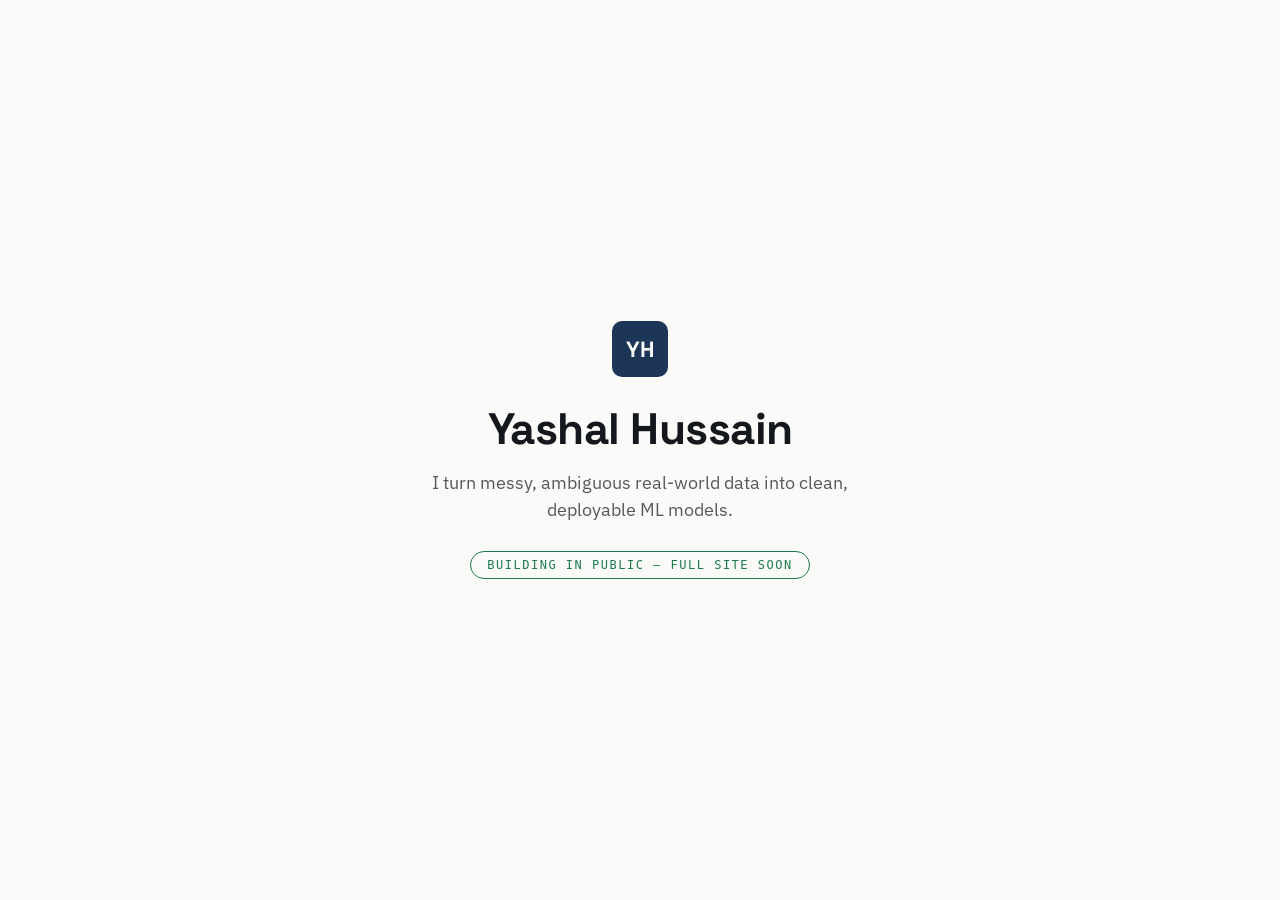
==== index.html @ 27c65abd "Add files via upload" ====
<!DOCTYPE html>
<html lang="en">
<head>
<meta charset="UTF-8">
<meta name="viewport" content="width=device-width, initial-scale=1.0">
<title>Yashal Hussain</title>
<link rel="icon" href="data:image/svg+xml,%3Csvg xmlns='http://www.w3.org/2000/svg' viewBox='0 0 64 64'%3E%3Crect width='64' height='64' rx='14' fill='%231D3557'/%3E%3Ctext x='32' y='42' font-family='sans-serif' font-weight='700' font-size='30' fill='%23FAFAF8' text-anchor='middle'%3EY%3C/text%3E%3C/svg%3E">
<link rel="preconnect" href="https://fonts.googleapis.com">
<link rel="preconnect" href="https://fonts.gstatic.com" crossorigin>
<link href="https://fonts.googleapis.com/css2?family=IBM+Plex+Sans:wght@400;500&family=Space+Grotesk:wght@500;700&display=swap" rel="stylesheet">
<style>
  * { box-sizing: border-box; margin: 0; padding: 0; }
  body {
    min-height: 100vh;
    background: #FAFAF8;
    color: #14171C;
    font-family: 'IBM Plex Sans', sans-serif;
    display: flex;
    flex-direction: column;
    align-items: center;
    justify-content: center;
    padding: 24px;
    text-align: center;
  }
  .logo {
    width: 56px;
    height: 56px;
    border-radius: 10px;
    background: #1D3557;
    color: #FAFAF8;
    font-family: 'Space Grotesk', sans-serif;
    font-weight: 700;
    font-size: 22px;
    display: flex;
    align-items: center;
    justify-content: center;
    margin-bottom: 24px;
  }
  h1 {
    font-family: 'Space Grotesk', sans-serif;
    font-weight: 700;
    font-size: clamp(28px, 5vw, 44px);
    letter-spacing: -0.5px;
    margin-bottom: 12px;
  }
  p.tagline {
    font-size: clamp(15px, 2.5vw, 18px);
    color: #55595F;
    max-width: 480px;
    line-height: 1.5;
    margin-bottom: 28px;
  }
  .status {
    font-family: 'IBM Plex Mono', monospace;
    font-size: 12px;
    letter-spacing: 1.5px;
    text-transform: uppercase;
    color: #1F7A4D;
    border: 1px solid #1F7A4D;
    border-radius: 100px;
    padding: 6px 16px;
  }
</style>
</head>
<body>
  <div class="logo">YH</div>
  <h1>Yashal Hussain</h1>
  <p class="tagline">I turn messy, ambiguous real-world data into clean, deployable ML models.</p>
  <div class="status">Building in public — full site soon</div>
</body>
</html>
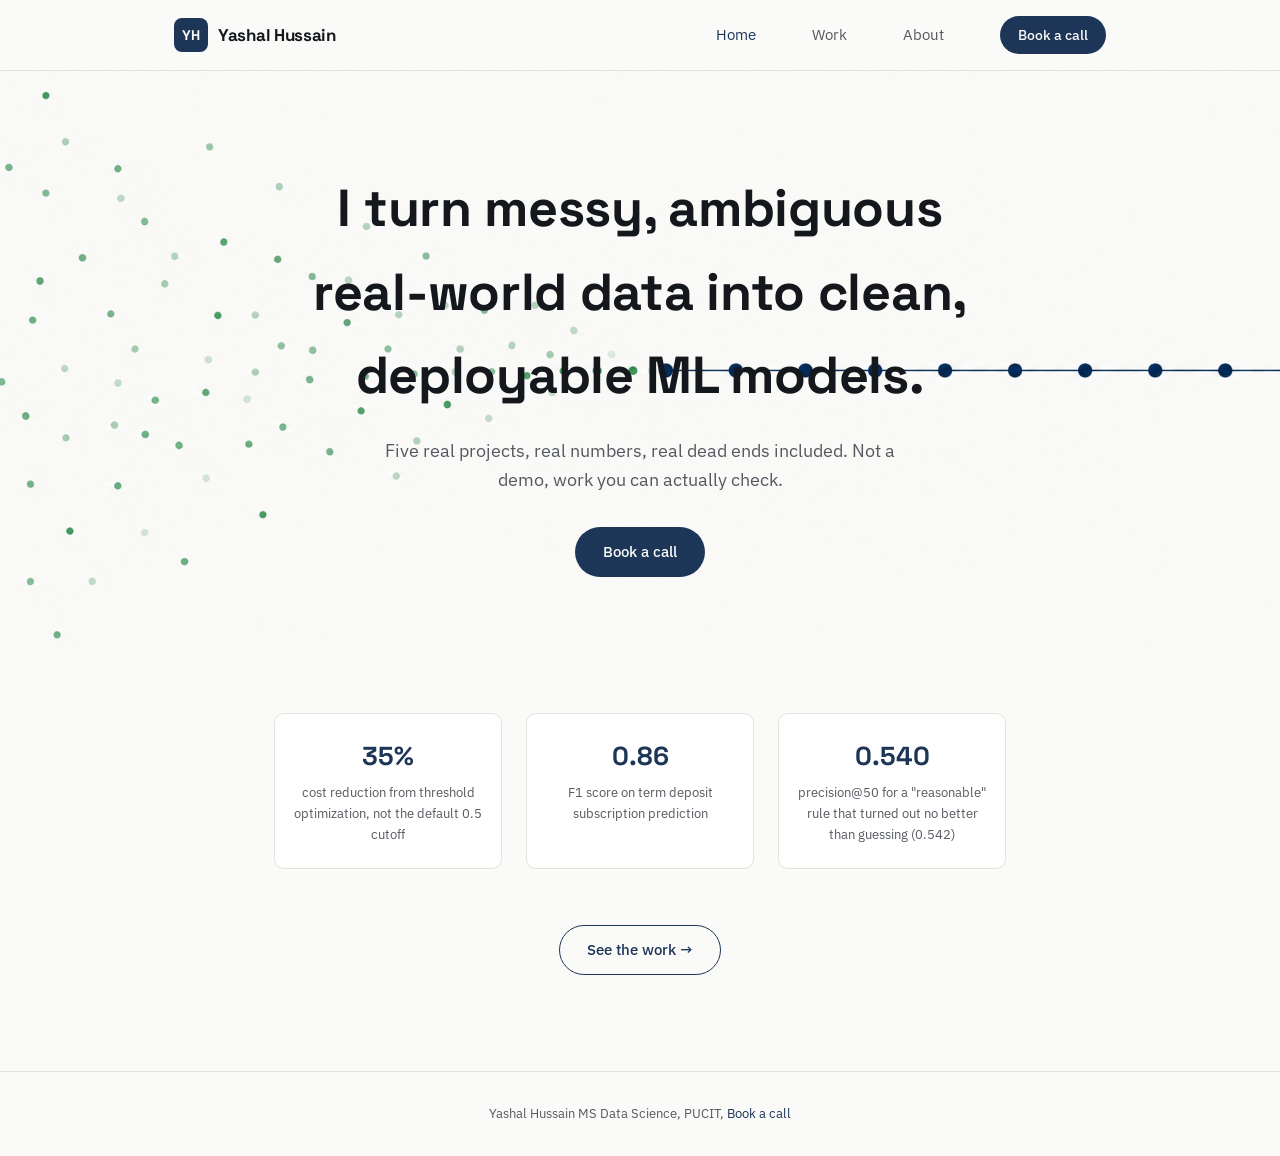
==== commit 0c76446f: "Update index.html" ====
--- a/index.html
+++ b/index.html
@@ -3,69 +3,67 @@
 <head>
 <meta charset="UTF-8">
 <meta name="viewport" content="width=device-width, initial-scale=1.0">
-<title>Yashal Hussain</title>
+<title>Yashal Hussain ML that ships</title>
+<meta name="description" content="I turn messy, ambiguous real-world data into clean, deployable ML models.">
 <link rel="icon" href="data:image/svg+xml,%3Csvg xmlns='http://www.w3.org/2000/svg' viewBox='0 0 64 64'%3E%3Crect width='64' height='64' rx='14' fill='%231D3557'/%3E%3Ctext x='32' y='42' font-family='sans-serif' font-weight='700' font-size='30' fill='%23FAFAF8' text-anchor='middle'%3EY%3C/text%3E%3C/svg%3E">
 <link rel="preconnect" href="https://fonts.googleapis.com">
 <link rel="preconnect" href="https://fonts.gstatic.com" crossorigin>
-<link href="https://fonts.googleapis.com/css2?family=IBM+Plex+Sans:wght@400;500&family=Space+Grotesk:wght@500;700&display=swap" rel="stylesheet">
-<style>
-  * { box-sizing: border-box; margin: 0; padding: 0; }
-  body {
-    min-height: 100vh;
-    background: #FAFAF8;
-    color: #14171C;
-    font-family: 'IBM Plex Sans', sans-serif;
-    display: flex;
-    flex-direction: column;
-    align-items: center;
-    justify-content: center;
-    padding: 24px;
-    text-align: center;
-  }
-  .logo {
-    width: 56px;
-    height: 56px;
-    border-radius: 10px;
-    background: #1D3557;
-    color: #FAFAF8;
-    font-family: 'Space Grotesk', sans-serif;
-    font-weight: 700;
-    font-size: 22px;
-    display: flex;
-    align-items: center;
-    justify-content: center;
-    margin-bottom: 24px;
-  }
-  h1 {
-    font-family: 'Space Grotesk', sans-serif;
-    font-weight: 700;
-    font-size: clamp(28px, 5vw, 44px);
-    letter-spacing: -0.5px;
-    margin-bottom: 12px;
-  }
-  p.tagline {
-    font-size: clamp(15px, 2.5vw, 18px);
-    color: #55595F;
-    max-width: 480px;
-    line-height: 1.5;
-    margin-bottom: 28px;
-  }
-  .status {
-    font-family: 'IBM Plex Mono', monospace;
-    font-size: 12px;
-    letter-spacing: 1.5px;
-    text-transform: uppercase;
-    color: #1F7A4D;
-    border: 1px solid #1F7A4D;
-    border-radius: 100px;
-    padding: 6px 16px;
-  }
-</style>
+<link href="https://fonts.googleapis.com/css2?family=IBM+Plex+Mono&family=IBM+Plex+Sans:wght@400;500&family=Space+Grotesk:wght@500;700&display=swap" rel="stylesheet">
+<link rel="stylesheet" href="style.css">
 </head>
 <body>
-  <div class="logo">YH</div>
-  <h1>Yashal Hussain</h1>
-  <p class="tagline">I turn messy, ambiguous real-world data into clean, deployable ML models.</p>
-  <div class="status">Building in public — full site soon</div>
+
+<header class="site-nav">
+  <div class="wrap">
+    <a class="brand" href="index.html">
+      <span class="logo-mark">YH</span>
+      <span class="logo-word">Yashal Hussain</span>
+    </a>
+    <nav class="links">
+      <a href="index.html" class="active">Home</a>
+      <a href="work.html">Work</a>
+      <a href="about.html">About</a>
+      <a href="contact.html" class="nav-cta">Book a call</a>
+    </nav>
+  </div>
+</header>
+
+<section class="hero">
+  <div class="wrap">
+    <h1>I turn messy, ambiguous real-world data into clean, deployable ML models.</h1>
+    <p>Five real projects, real numbers, real dead ends included. Not a demo, work you can actually check.</p>
+    <a class="btn" href="contact.html">Book a call</a>
+  </div>
+</section>
+
+<main>
+  <div class="wrap">
+    <div class="proof-strip">
+      <div class="proof-item">
+        <div class="proof-num">35%</div>
+        <div class="proof-label">cost reduction from threshold optimization, not the default 0.5 cutoff</div>
+      </div>
+      <div class="proof-item">
+        <div class="proof-num">0.86</div>
+        <div class="proof-label">F1 score on term deposit subscription prediction</div>
+      </div>
+      <div class="proof-item">
+        <div class="proof-num">0.540</div>
+        <div class="proof-label">precision@50 for a "reasonable" rule that turned out no better than guessing (0.542)</div>
+      </div>
+    </div>
+
+    <div style="text-align:center; margin-top:56px;">
+      <a class="btn-outline" href="work.html">See the work &rarr;</a>
+    </div>
+  </div>
+</main>
+
+<footer>
+  <div class="wrap">
+    Yashal Hussain MS Data Science, PUCIT, <a href="contact.html">Book a call</a>
+  </div>
+</footer>
+
 </body>
 </html>
--- a/style.css
+++ b/style.css
@@ -0,0 +1,155 @@
+:root {
+  --main: #1D3557;
+  --text: #14171C;
+  --bg: #FAFAF8;
+  --accent: #1F7A4D;
+  --muted: #55595F;
+  --border: #E5E4DC;
+}
+
+* { box-sizing: border-box; margin: 0; padding: 0; }
+
+body {
+  background: var(--bg);
+  color: var(--text);
+  font-family: 'IBM Plex Sans', sans-serif;
+  line-height: 1.6;
+}
+
+h1, h2, h3, .logo-word {
+  font-family: 'Space Grotesk', sans-serif;
+  font-weight: 700;
+  letter-spacing: -0.3px;
+}
+
+a { color: inherit; text-decoration: none; }
+
+.wrap { max-width: 980px; margin: 0 auto; padding: 0 24px; }
+
+/* Nav */
+header.site-nav {
+  position: sticky;
+  top: 0;
+  background: rgba(250,250,248,0.92);
+  backdrop-filter: blur(6px);
+  border-bottom: 1px solid var(--border);
+  z-index: 50;
+}
+.site-nav .wrap {
+  display: flex;
+  align-items: center;
+  justify-content: space-between;
+  padding-top: 16px;
+  padding-bottom: 16px;
+}
+.brand { display: flex; align-items: center; gap: 10px; }
+.logo-mark {
+  width: 34px; height: 34px; border-radius: 8px;
+  background: var(--main); color: var(--bg);
+  font-family: 'Space Grotesk', sans-serif; font-weight: 700; font-size: 14px;
+  display: flex; align-items: center; justify-content: center;
+}
+.logo-word { font-size: 17px; }
+nav.links { display: flex; align-items: center; gap: 28px; font-size: 15px; }
+nav.links a { color: var(--muted); margin-left: 28px; }
+nav.links a:first-child { margin-left: 0; }
+nav.links a:hover, nav.links a.active { color: var(--main); }
+.nav-cta {
+  background: var(--main); color: var(--bg) !important;
+  padding: 8px 18px; border-radius: 100px; font-size: 14px; font-weight: 500;
+  white-space: nowrap;
+}
+
+/* Sections */
+main { padding: 64px 0 96px; }
+.eyebrow {
+  font-family: 'IBM Plex Mono', monospace;
+  font-size: 12px; letter-spacing: 1.5px; text-transform: uppercase;
+  color: var(--accent); margin-bottom: 16px;
+}
+.page-title { font-size: clamp(30px, 5vw, 42px); margin-bottom: 16px; }
+.lede { color: var(--muted); font-size: 18px; max-width: 620px; margin-bottom: 8px; }
+
+/* Hero */
+.hero {
+  background-image: url('images/hero_texture.png');
+  background-size: cover;
+  background-position: center;
+  padding: 96px 0 72px;
+  text-align: center;
+}
+.hero h1 { font-size: clamp(32px, 6vw, 52px); max-width: 720px; margin: 0 auto 20px; }
+.hero p { color: var(--muted); font-size: 18px; max-width: 560px; margin: 0 auto 32px; }
+
+/* CTA button */
+.btn {
+  display: inline-block;
+  background: var(--main); color: var(--bg);
+  padding: 13px 28px; border-radius: 100px;
+  font-weight: 500; font-size: 15px;
+}
+.btn:hover { background: #16283F; }
+.btn-outline {
+  display: inline-block;
+  border: 1px solid var(--main); color: var(--main);
+  padding: 12px 27px; border-radius: 100px;
+  font-weight: 500; font-size: 15px;
+}
+
+/* Proof strip */
+.proof-strip {
+  display: flex; flex-wrap: wrap; justify-content: center; gap: 24px;
+  max-width: 780px; margin: 0 auto; padding: 0 24px;
+}
+.proof-item {
+  background: #fff; border: 1px solid var(--border); border-radius: 10px;
+  padding: 22px 18px; text-align: center;
+  flex: 1 1 200px; min-width: 200px;
+}
+.proof-num { font-family: 'Space Grotesk', sans-serif; font-weight: 700; font-size: 26px; color: var(--main); }
+.proof-label { font-size: 13px; color: var(--muted); margin-top: 6px; }
+
+/* Case cards */
+.case-card {
+  border: 1px solid var(--border); border-radius: 12px; overflow: hidden;
+  margin-bottom: 40px; background: #fff;
+}
+.case-card img { width: 100%; display: block; border-bottom: 1px solid var(--border); }
+.case-body { padding: 28px 30px; }
+.case-tag {
+  font-family: 'IBM Plex Mono', monospace; font-size: 11px; letter-spacing: 1px;
+  text-transform: uppercase; color: var(--accent); margin-bottom: 8px; display: block;
+}
+.case-title { font-size: 22px; margin-bottom: 14px; }
+.case-body p { margin-bottom: 10px; font-size: 15px; }
+.case-body p strong { color: var(--main); }
+.case-cta { margin-top: 18px; }
+
+/* About */
+.about-grid {
+  display: flex; gap: 48px; align-items: flex-start; flex-wrap: wrap;
+}
+.about-photo {
+  width: 220px; height: 220px; border-radius: 12px; object-fit: cover;
+  border: 1px solid var(--border);
+}
+.about-text { flex: 1; min-width: 280px; }
+
+/* Contact */
+.contact-box {
+  background: #fff; border: 1px solid var(--border); border-radius: 14px;
+  padding: 48px; text-align: center; max-width: 520px; margin: 0 auto;
+}
+
+footer {
+  border-top: 1px solid var(--border);
+  padding: 32px 0; text-align: center;
+  font-size: 13px; color: var(--muted);
+}
+footer a { color: var(--main); }
+
+@media (max-width: 640px) {
+  nav.links { display: none; }
+  .about-grid { flex-direction: column; align-items: center; text-align: center; }
+  .proof-strip { grid-template-columns: 1fr; }
+}
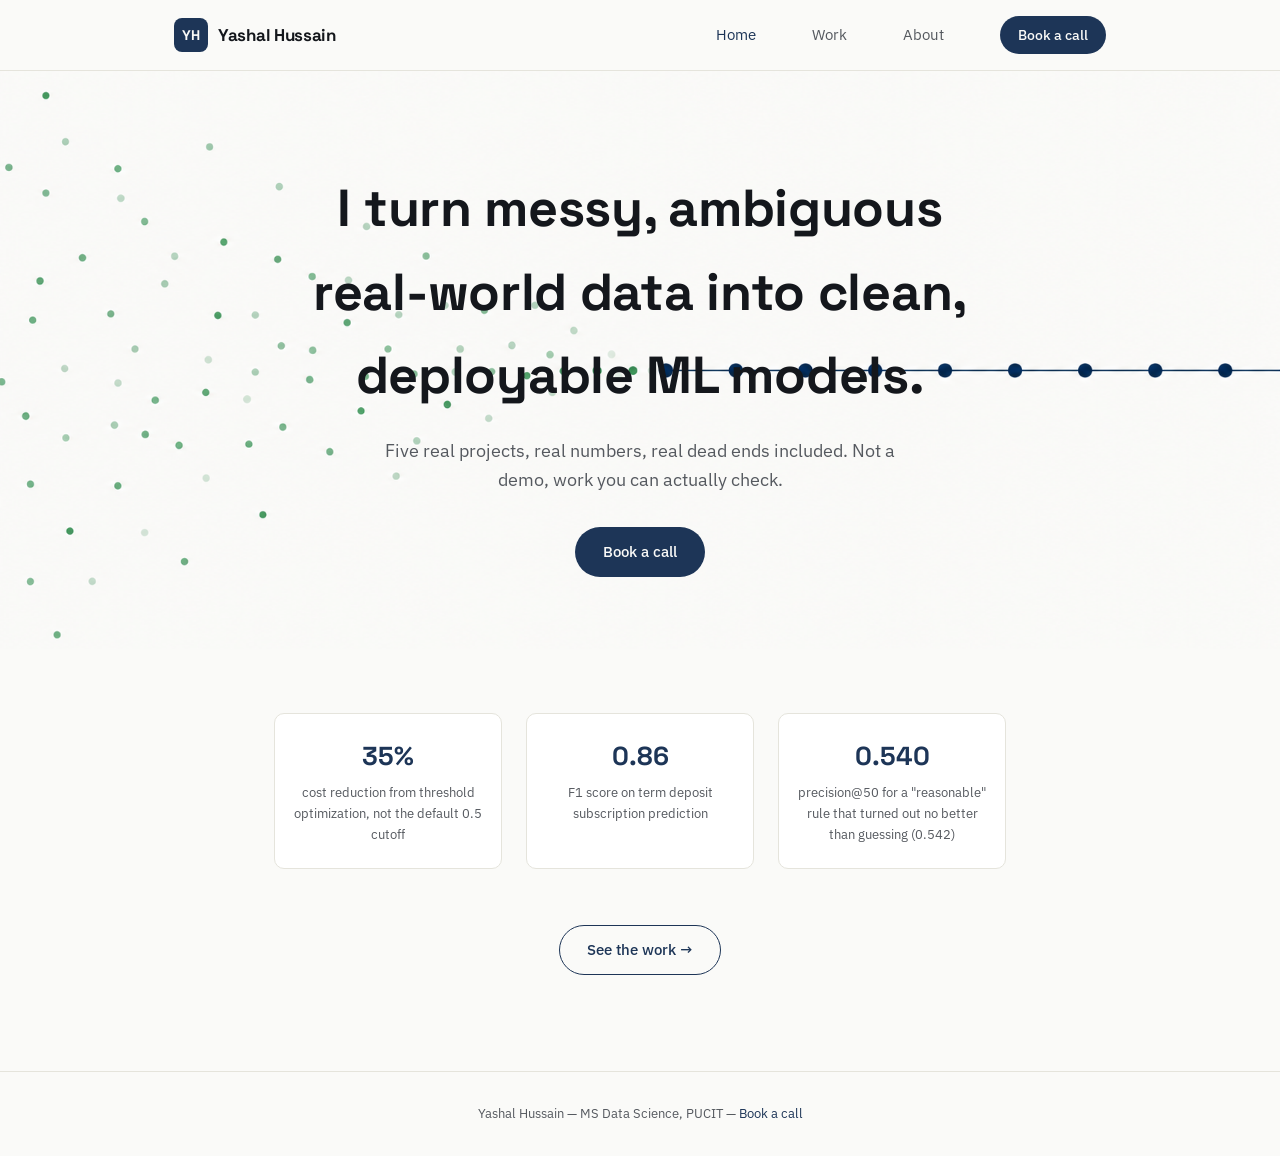
==== commit dacea95c: "Add files via upload" ====
--- a/index.html
+++ b/index.html
@@ -3,7 +3,7 @@
 <head>
 <meta charset="UTF-8">
 <meta name="viewport" content="width=device-width, initial-scale=1.0">
-<title>Yashal Hussain ML that ships</title>
+<title>Yashal Hussain — ML that ships</title>
 <meta name="description" content="I turn messy, ambiguous real-world data into clean, deployable ML models.">
 <link rel="icon" href="data:image/svg+xml,%3Csvg xmlns='http://www.w3.org/2000/svg' viewBox='0 0 64 64'%3E%3Crect width='64' height='64' rx='14' fill='%231D3557'/%3E%3Ctext x='32' y='42' font-family='sans-serif' font-weight='700' font-size='30' fill='%23FAFAF8' text-anchor='middle'%3EY%3C/text%3E%3C/svg%3E">
 <link rel="preconnect" href="https://fonts.googleapis.com">
@@ -61,7 +61,7 @@
 
 <footer>
   <div class="wrap">
-    Yashal Hussain MS Data Science, PUCIT, <a href="contact.html">Book a call</a>
+    Yashal Hussain — MS Data Science, PUCIT — <a href="contact.html">Book a call</a>
   </div>
 </footer>
 
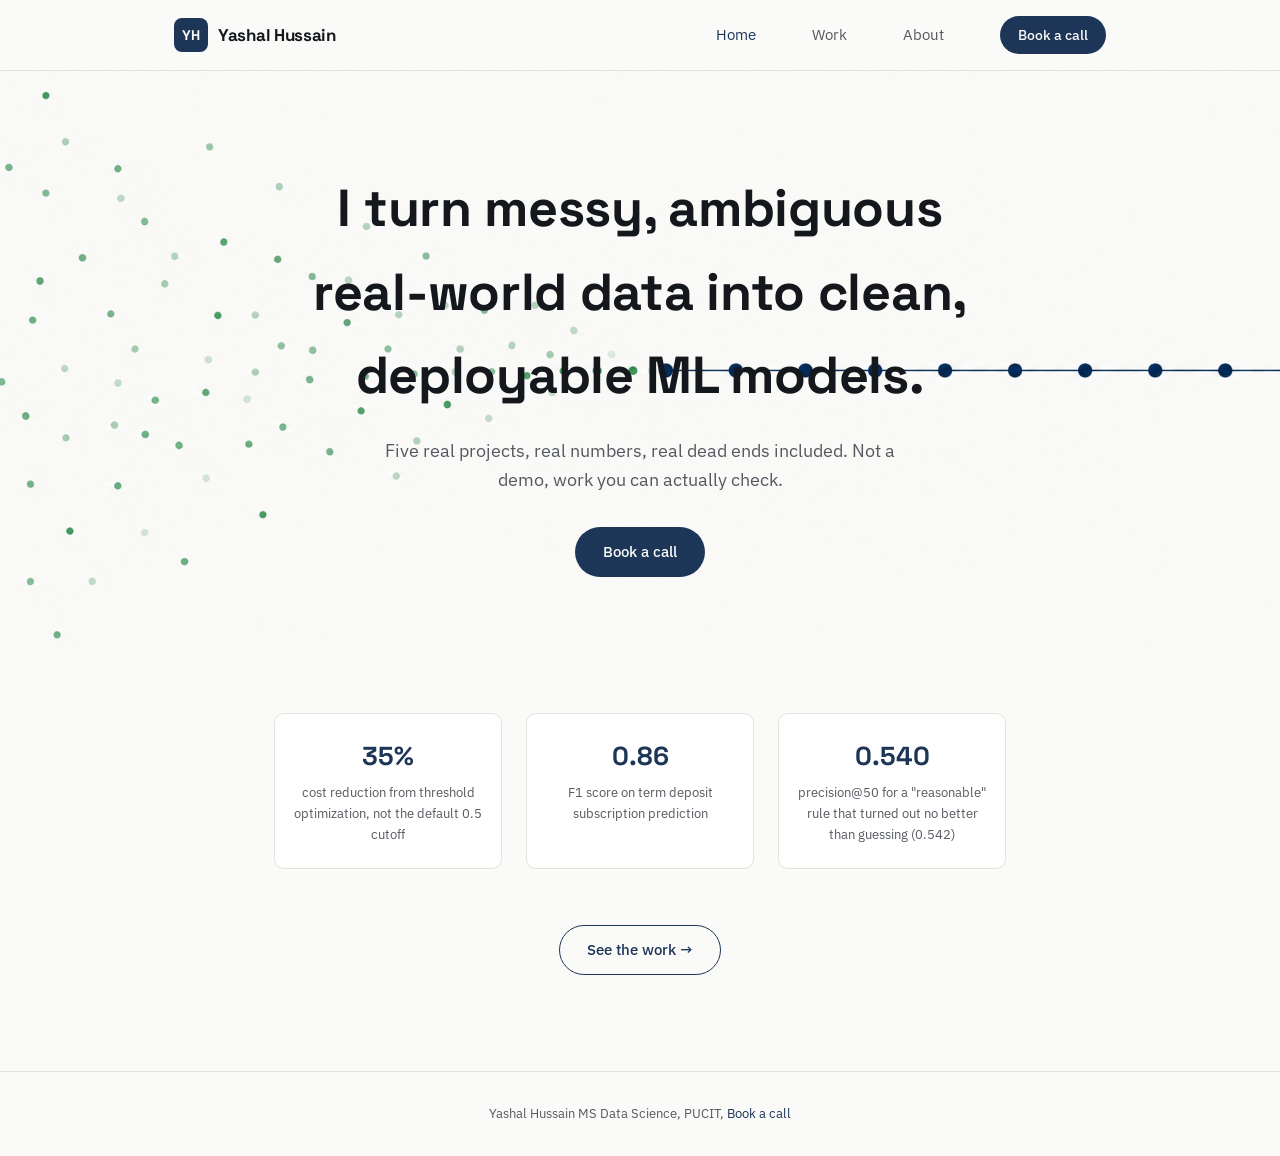
==== commit d6afe55f: "Update index.html" ====
--- a/index.html
+++ b/index.html
@@ -3,7 +3,7 @@
 <head>
 <meta charset="UTF-8">
 <meta name="viewport" content="width=device-width, initial-scale=1.0">
-<title>Yashal Hussain — ML that ships</title>
+<title>Yashal Hussain-ML that ships</title>
 <meta name="description" content="I turn messy, ambiguous real-world data into clean, deployable ML models.">
 <link rel="icon" href="data:image/svg+xml,%3Csvg xmlns='http://www.w3.org/2000/svg' viewBox='0 0 64 64'%3E%3Crect width='64' height='64' rx='14' fill='%231D3557'/%3E%3Ctext x='32' y='42' font-family='sans-serif' font-weight='700' font-size='30' fill='%23FAFAF8' text-anchor='middle'%3EY%3C/text%3E%3C/svg%3E">
 <link rel="preconnect" href="https://fonts.googleapis.com">
@@ -61,7 +61,7 @@
 
 <footer>
   <div class="wrap">
-    Yashal Hussain — MS Data Science, PUCIT — <a href="contact.html">Book a call</a>
+    Yashal Hussain MS Data Science, PUCIT, <a href="contact.html">Book a call</a>
   </div>
 </footer>
 
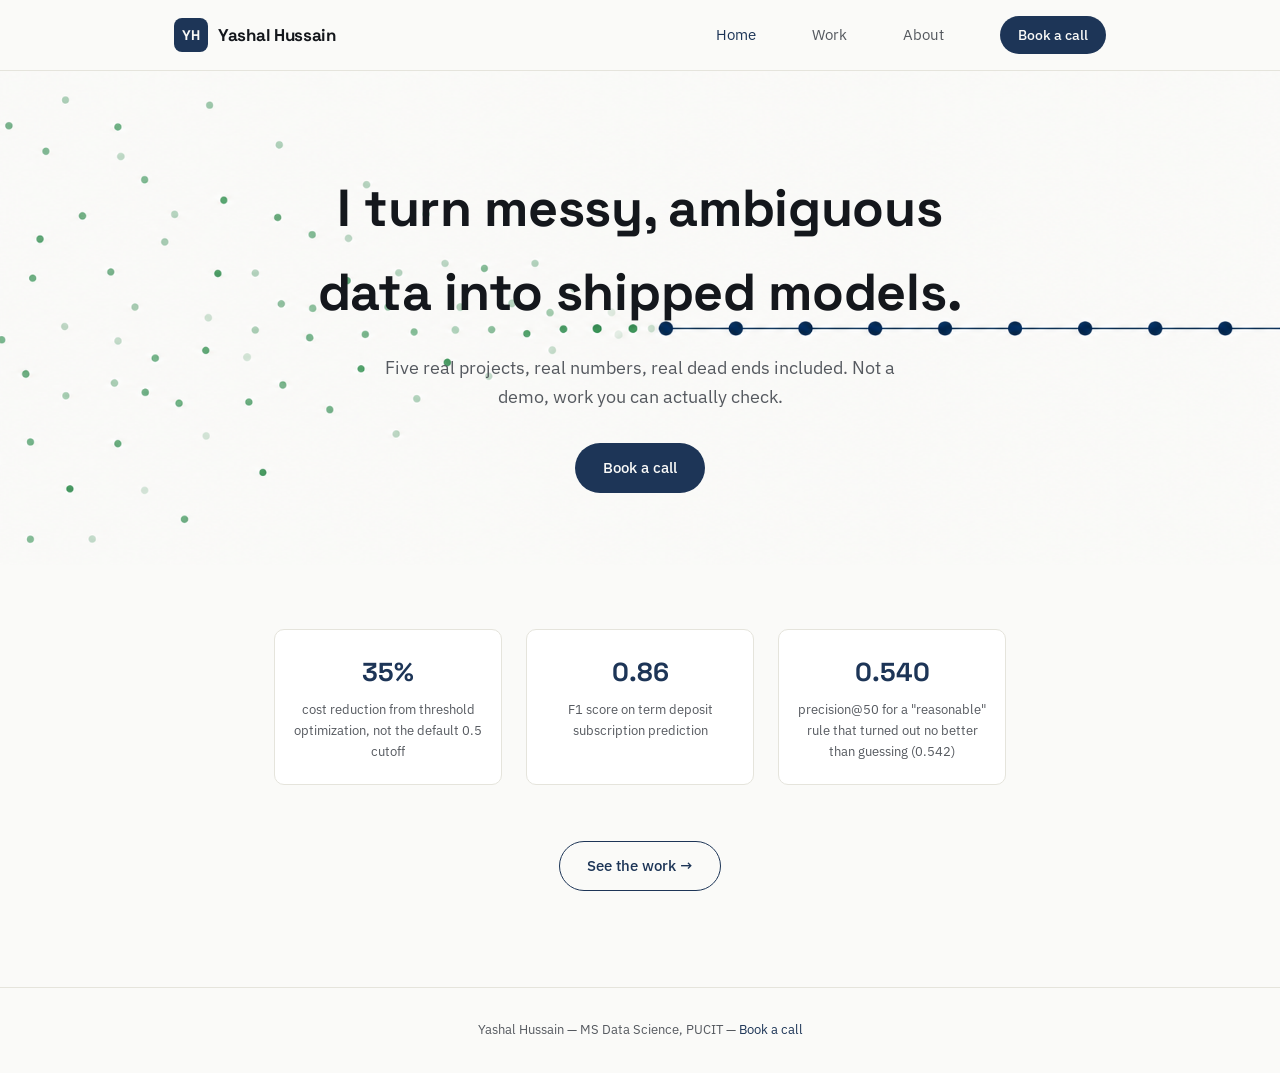
==== commit 8f5ba25c: "Add files via upload" ====
--- a/index.html
+++ b/index.html
@@ -3,8 +3,8 @@
 <head>
 <meta charset="UTF-8">
 <meta name="viewport" content="width=device-width, initial-scale=1.0">
-<title>Yashal Hussain-ML that ships</title>
-<meta name="description" content="I turn messy, ambiguous real-world data into clean, deployable ML models.">
+<title>Yashal Hussain — Ships messy data as working models</title>
+<meta name="description" content="I turn messy, ambiguous data into shipped models.">
 <link rel="icon" href="data:image/svg+xml,%3Csvg xmlns='http://www.w3.org/2000/svg' viewBox='0 0 64 64'%3E%3Crect width='64' height='64' rx='14' fill='%231D3557'/%3E%3Ctext x='32' y='42' font-family='sans-serif' font-weight='700' font-size='30' fill='%23FAFAF8' text-anchor='middle'%3EY%3C/text%3E%3C/svg%3E">
 <link rel="preconnect" href="https://fonts.googleapis.com">
 <link rel="preconnect" href="https://fonts.gstatic.com" crossorigin>
@@ -30,7 +30,7 @@
 
 <section class="hero">
   <div class="wrap">
-    <h1>I turn messy, ambiguous real-world data into clean, deployable ML models.</h1>
+    <h1>I turn messy, ambiguous data into shipped models.</h1>
     <p>Five real projects, real numbers, real dead ends included. Not a demo, work you can actually check.</p>
     <a class="btn" href="contact.html">Book a call</a>
   </div>
@@ -61,7 +61,7 @@
 
 <footer>
   <div class="wrap">
-    Yashal Hussain MS Data Science, PUCIT, <a href="contact.html">Book a call</a>
+    Yashal Hussain — MS Data Science, PUCIT — <a href="contact.html">Book a call</a>
   </div>
 </footer>
 
